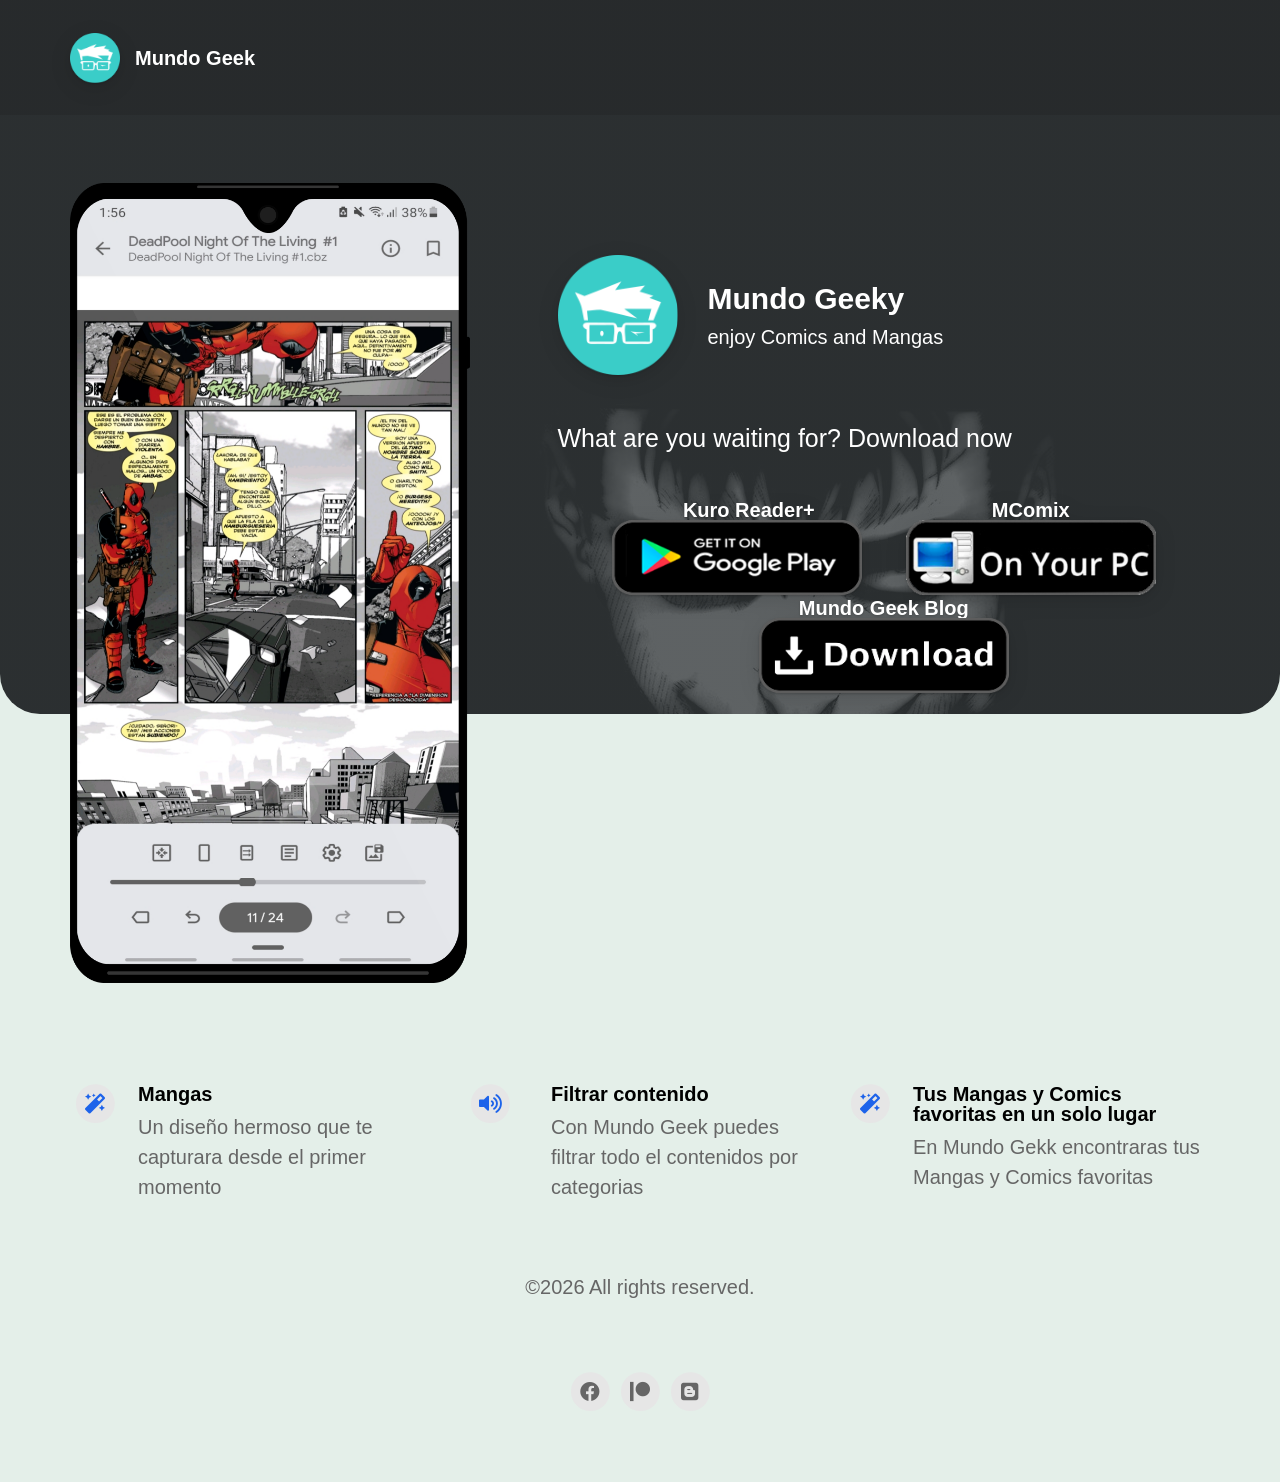
==== index.html @ 2d4140b6 "Add files via upload" ====
<!DOCTYPE html>
<html dir="ltr" lang="es">
	<head>
		<meta charset="UTF-8">
		<title>Mundo Geek</title>
		<meta name="description" content="young, wild & free" />
		<meta name="viewport" content="width=device-width, initial-scale=1" />
		<link rel="icon" href="assets/favicon.png" />

		<meta property="og:title" content="Mundo Geek" />
		<meta property="og:description" content="enjoy Comics and Mangas" />
		<meta property="og:image" content="assets/og-image.png" >

		<link rel="stylesheet" href="assets/style.css" />
		<link rel="stylesheet" href="https://use.fontawesome.com/releases/v5.6.3/css/all.css" integrity="sha384-UHRtZLI+pbxtHCWp1t77Bi1L4ZtiqrqD80Kn4Z8NTSRyMA2Fd33n5dQ8lWUE00s/" crossorigin="anonymous">
		<link rel="stylesheet" href="assets/style.css" />
	</head>
	<body style="background: #e4efe9">
		<div class="imageWrapper" style="background: linear-gradient(rgba(54,59,61,0.8), rgba(54,59,61,0.8)), url('content/image/mari.jpg');">
			<div class="headerBackground">
				<div class="container">
					<header>
						<div class="logo">
							<div class="appIconShadow">
								<svg width="0" height="0">
									<defs>
										<clipPath id="shape">
											<path id="shape" class="cls-1" d="M6181.23,233.709v-1.792c0-.5-0.02-1-0.02-1.523a24.257,24.257,0,0,0-.28-3.3,11.207,11.207,0,0,0-1.04-3.132,10.683,10.683,0,0,0-1.95-2.679,10.384,10.384,0,0,0-2.68-1.943,10.806,10.806,0,0,0-3.13-1.038,19.588,19.588,0,0,0-3.3-.285c-0.5-.017-1-0.017-1.52-0.017h-22.39c-0.51,0-1.01.017-1.53,0.017a24.041,24.041,0,0,0-3.3.285,11.009,11.009,0,0,0-3.13,1.038,10.491,10.491,0,0,0-4.62,4.622,10.893,10.893,0,0,0-1.04,3.132,19.2,19.2,0,0,0-.28,3.3c-0.02.5-.02,1-0.02,1.523v22.392c0,0.5.02,1,.02,1.524a24.257,24.257,0,0,0,.28,3.3,10.9,10.9,0,0,0,1.04,3.132,10.491,10.491,0,0,0,4.62,4.622,11.04,11.04,0,0,0,3.13,1.038,19.891,19.891,0,0,0,3.3.285c0.51,0.017,1.01.017,1.53,0.017h22.39c0.5,0,1-.017,1.52-0.017a24.221,24.221,0,0,0,3.3-.285,10.836,10.836,0,0,0,3.13-1.038,10.408,10.408,0,0,0,2.68-1.943,10.683,10.683,0,0,0,1.95-2.679,11.217,11.217,0,0,0,1.04-3.132,20.257,20.257,0,0,0,.28-3.3c0.02-.5.02-1,0.02-1.524v-20.6h0Z" transform="translate(-6131 -218)"/>
										</clipPath>
									</defs>
								</svg>
								<img class="headerIcon" src="content/image/06b1d00uh5wsjyfa2xgy.png" alt="">
								<div class="divider"></div>
							</div>
							<p class="headerName">
								<a href="index.html">Mundo Geek</a>
							</p>
						</div>
						<nav class="scroll">
							<ul>
							</ul>
						</nav>
					</header>
<div class="iphonePreview">
	<svg version="1.1" xmlns="http://www.w3.org/2000/svg" xmlns:xlink="http://www.w3.org/1999/xlink" viewBox="0 0 0 0" style="position: absolute;">
		<clipPath id="screenMask" clipPathUnits="objectBoundingBox" transform="scale(0.00257, 0.00119)">
			<path d="M6490.24,1234.36H6216.28c-2.57,0-10.55-.07-12.07-0.07a87.524,87.524,0,0,1-12-1.03,40.051,40.051,0,0,1-11.4-3.79,38.315,38.315,0,0,1-16.82-16.84,39.948,39.948,0,0,1-3.78-11.42,72.257,72.257,0,0,1-1.04-12.02c-0.06-1.83-.06-5.56-0.06-5.56V452.125h0s0.06-11.391.06-12.086a87.9,87.9,0,0,1,1.04-12.025,39.843,39.843,0,0,1,3.78-11.413,38.283,38.283,0,0,1,16.82-16.847,39.762,39.762,0,0,1,11.4-3.785,71.909,71.909,0,0,1,12-1.037c16.99-.567,36.32-0.061,34.51-0.061,5.02,0,6.5,3.439,6.63,6.962a35.611,35.611,0,0,0,1.2,8.156,21.326,21.326,0,0,0,19.18,15.592c2.28,0.192,6.78.355,6.78,0.355H6433.7s4.5-.059,6.79-0.251a21.348,21.348,0,0,0,19.18-15.591,35.582,35.582,0,0,0,1.19-8.154c0.13-3.523,1.61-6.962,6.64-6.962-1.81,0,17.52-.5,34.5.061a71.923,71.923,0,0,1,12.01,1.038,39.832,39.832,0,0,1,11.4,3.784,38.283,38.283,0,0,1,16.82,16.844,40.153,40.153,0,0,1,3.78,11.413,87.844,87.844,0,0,1,1.03,12.023c0,0.695.06,12.084,0.06,12.084h0V1183.64s0,3.72-.06,5.55a72.366,72.366,0,0,1-1.03,12.03,40.2,40.2,0,0,1-3.78,11.41,38.315,38.315,0,0,1-16.82,16.84,40.155,40.155,0,0,1-11.4,3.79,87.669,87.669,0,0,1-12.01,1.03c-1.52,0-9.5.07-12.07,0.07" transform="translate(-6159.12 -394.656)"/>
		</clipPath>
	</svg>
	<div class="videoContainer hidden">
		<!--<video class="screenvideo" autoplay="autoplay" controls="controls">
		</video>-->
	</div>
	<img class="iphoneScreen" src="" alt="">
</div>
<div class="appInfo">
	<div class="appIconShadow">
		<svg width="0" height="0">
			<defs>
				<clipPath id="shape120">
					<path id="shape" class="cls-1" d="M6821,495.533v-4.281c0-1.2-.04-2.4-0.04-3.642a57.7,57.7,0,0,0-.68-7.882,26.144,26.144,0,0,0-2.48-7.483,25.115,25.115,0,0,0-11.04-11.044,26.118,26.118,0,0,0-7.49-2.481,47.28,47.28,0,0,0-7.88-.68c-1.2-.04-2.4-0.04-3.64-0.04h-53.5c-1.2,0-2.4.04-3.64,0.04a57.813,57.813,0,0,0-7.88.68,26.323,26.323,0,0,0-7.49,2.481,25.115,25.115,0,0,0-11.04,11.044,26.144,26.144,0,0,0-2.48,7.483,47.313,47.313,0,0,0-.68,7.882c-0.04,1.2-.04,2.4-0.04,3.642v53.5c0,1.2.04,2.4,0.04,3.641a57.7,57.7,0,0,0,.68,7.883,26.137,26.137,0,0,0,2.48,7.482,25.115,25.115,0,0,0,11.04,11.044,26.261,26.261,0,0,0,7.49,2.481,47.28,47.28,0,0,0,7.88.68c1.2,0.04,2.4.04,3.64,0.04h53.5c1.2,0,2.4-.04,3.64-0.04a57.654,57.654,0,0,0,7.88-.68,26.057,26.057,0,0,0,7.49-2.481,25.115,25.115,0,0,0,11.04-11.044,26.137,26.137,0,0,0,2.48-7.482,47.316,47.316,0,0,0,.68-7.883c0.04-1.2.04-2.4,0.04-3.641V495.533h0Z" transform="translate(-6701 -458)" filter="url(#f1)"/>
				</clipPath>
			</defs>
		</svg>
		<img class="appIconLarge" src="content/image/06b1d00uh5wsjyfa2xgy.png" alt="Mundo Geek">
	</div>
	<div class="appNamePriceContainer">
		<h1 class="appName">Mundo Geeky</h1>
		<h2 class="appPrice">enjoy Comics and Mangas</h2>
	</div>

<style>
    .downloadButtonsContainer {
        display: flex;
        flex-wrap: wrap;
        justify-content: center; /* Para centrar los elementos horizontalmente */
    }

    .downloadButtonsContainer h2 {
        flex-basis: 100%; /* Ocupar todo el ancho disponible */
        text-align: center; /* Centrar el texto */
    }

    .downloadButtonsContainer a {
        margin: 0 10px; /* Margen entre los botones */
    }
</style>


<div class="appDescriptionContainer">
    <p class="appDescription">
        What are you waiting for? Download now
    </p>
</div>
<div class="downloadButtonsContainer">
    <div>
        <h2><font color="#ffffff">Kuro Reader+</font></h2>
        <a class="playStoreLink" href="https://play.google.com/store/apps/details?id=br.com.kurotoshiro.kuro_reader">
            <img class="playStore" src="content/image/smart.png" alt="Google Play">
        </a>
    </div>
    <div>
        <h2><font color="#ffffff">MComix</font></h2>
        <a class="appStoreLink" href="https://sourceforge.net/projects/mcomix/">
            <img class="appStore" src="content/image/PC.png" alt="App Store">
        </a>
    </div>
    <div>
        <h2><font color="#ffffff"> Mundo Geek Blog</font></h2>
        <a class="appStoreLink" href="https://mundoxgeek.blogspot.com/">
            <img class="appStore" src="content/image/Download.png" alt="App Store">
        </a>
    </div>
</div>

</div>
<div class="features">
	<div class="feature">
		<div>
			<span class="fa-stack fa-1x">
				<i class="iconBack fas fa-circle fa-stack-2x"></i>
				<i class="iconTop fas fa-magic fa-stack-1x"></i>
			</span>
		</div>
		<div class="featureText">
			<h3>Mangas</h3>
			<p>Un diseño hermoso que te capturara desde el primer momento</p>
		</div>
	</div>
	<div class="feature">
		<div>
			<span class="fa-stack fa-1x">
				<i class="iconBack fas fa-circle fa-stack-2x"></i>
				<i class="iconTop fas fa-volume-up fa-stack-1x"></i>
			</span>
		</div>
		<div class="featureText">
			
		</div>
		<div class="featureText">
			<h3>Filtrar contenido</h3>
			<p>Con Mundo Geek puedes filtrar todo el contenidos por categorias</p>
		</div>
	</div>
	<div class="feature">
		<div>
			<span class="fa-stack fa-1x">
				<i class="iconBack fas fa-circle fa-stack-2x"></i>
				<i class="iconTop fas fa-magic fa-stack-1x"></i>
			</span>
		</div>
		<div class="featureText">
			<h3>Tus Mangas y Comics favoritas en un solo lugar</h3>
			<p>En Mundo Gekk encontraras tus Mangas y Comics favoritas</p>
		</div>
	</div>
</div>
					<footer>
						<p class="footerText">
							<script>document.write('&copy;' + (new Date()).getFullYear());</script><noscript>&copy;2024</noscript> All rights reserved.
						</p>
						<div class="footerIcons">
							<a href="https://www.facebook.com/Drakenx22">
								<span class="fa-stack fa-1x">
									<i class="socialIconBack fas fa-circle fa-stack-2x"></i>
									<i class="socialIconTop fab fa-facebook fa-stack-1x"></i>
								</span>
							</a>
							<a href="https://patreon.com/Draken22">
								<span class="fa-stack fa-1x">
									<i class="socialIconBack fas fa-circle fa-stack-2x"></i>
									<i class="socialIconTop fab fa-patreon fa-stack-1x"></i>
								</span>
							</a>
							<a href="https://mundoxgeek.blogspot.com/">
								<span class="fa-stack fa-1x">
									<i class="socialIconBack fas fa-circle fa-stack-2x"></i>
									<i class="socialIconTop fab fa-blogger fa-stack-1x"></i>
								</span>
							</a>
						</div>
						<div class="footerLinks">
						</div>
					</footer>
				</div>
			</div>
		</div>
	</body>
</html>
---- assets/style.css ----
html{font-size:62.5%;font-family:-apple-system,BlinkMacSystemFont,"Segoe UI",Roboto,Helvetica,Arial,sans-serif,"Apple Color Emoji","Segoe UI Emoji","Segoe UI Symbol";line-height:1}body{font-size:2rem;background-color:#fff}.subPageBody{background-color:#fff}h1{font-size:3rem}h2{font-size:2rem}h3{font-size:2rem}body{-webkit-font-smoothing:antialiased;-moz-osx-font-smoothing:grayscale;background-color:#fff}a:link,a:hover,a:visited,a:active{color:#1d63ea;text-decoration:none}*,*::before,*::after{-webkit-box-sizing:border-box;-moz-box-sizing:border-box;box-sizing:border-box;margin:0;padding:0}.imageWrapper{height:714px;/*background:linear-gradient(rgba(54,59,61,0.8), rgba(54,59,61,0.8));*/background-repeat:no-repeat;background-size:cover;background-position:top;border-radius:0px 0px 40px 40px}.headerBackground{height:115px;background-color:rgba(0,0,0,0.1)}@media only screen and (max-width: 768px){.headerBackground{height:80px}}.subPageHeaderBackground{background-color:#fff}.container{display:grid;margin:auto;max-width:1170px;padding-left:15px;padding-right:15px;grid-template-columns:repeat(12, 1fr);grid-template-rows:115px 876px auto auto;grid-column-gap:30px;grid-template-areas:"h h h h h h h h h h h h" "p p p p p i i i i i i i" "c c c c c c c c c c c c" "f f f f f f f f f f f f"}.subPageContainer{grid-template-rows:115px auto auto auto;background-color:#fff}@media only screen and (max-width: 768px){.container{grid-template-rows:80px 811px auto auto}}@media only screen and (max-width: 992px){.container{grid-column-gap:0px;grid-template-columns:1;grid-template-rows:115px auto auto auto auto;grid-template-areas:"h h h h h h h h h h h h" "i i i i i i i i i i i i" "p p p p p p p p p p p p" "c c c c c c c c c c c c" "f f f f f f f f f f f f"}}.page{margin-top:30px;margin-bottom:70px;grid-column:3/11}@media only screen and (max-width: 768px){.page{margin-top:30px;margin-bottom:70px;grid-column:1/-1}}header{grid-area:h;display:flex;margin-right:-15px}.logo{display:flex;justify-content:flex-start;align-items:center;height:115px;margin-right:30px}.logo>p{color:#fff;white-space:nowrap;display:flex;font-weight:bold;margin-left:15px}@media only screen and (max-width: 768px){.logo{height:80px;margin-right:0px}.logo>p{display:none}}.headerIcon{width:50px;height:50px;-webkit-clip-path:url(#shape);clip-path:url(#shape)}@media only screen and (max-width: 768px){.divider{position:relative;min-width:1px;max-width:1px;background-color:rgba(127,127,127,0.2);display:inline-block;margin-left:15px}}.scroll{display:flex;width:100%;align-items:center;justify-content:flex-end;height:115px;white-space:nowrap;overflow-x:auto;overflow-y:hidden;-webkit-overflow-scrolling:touch;-ms-overflow-style:-ms-autohiding-scrollbar}@media only screen and (max-width: 768px){.scroll{height:80px;padding-top:100px;padding-bottom:100px;margin-top:-60px;justify-content:flex-start}}.scroll::-webkit-scrollbar{display:none}nav>ul{color:#fff;display:flex;list-style-type:none}nav>ul li{padding-left:30px}@media only screen and (max-width: 768px){nav>ul li{padding-left:20px}}nav>ul li:first-child{padding-left:0px;padding-left:15px}nav>ul li:last-child{padding-right:15px}nav>ul li a:link,nav>ul li a:visited{text-decoration:none;color:rgba(255,255,255,0.6)}nav>ul li a:hover,nav>ul li a:active{text-decoration:none;color:#fff}.subPageHeaderBackground .logo>p{color:#000}.subPageHeaderBackground nav>ul li a:link,.subPageHeaderBackground nav>ul li a:visited{color:rgba(0,0,0,0.6)}.subPageHeaderBackground nav>ul li a:hover,.subPageHeaderBackground nav>ul li a:active{color:#000}.appInfo{grid-area:i;display:flex;flex-wrap:wrap;padding-top:140px;align-content:flex-start}@media only screen and (max-width: 992px){.appInfo{padding-top:50px;justify-content:center}}.appIconShadow{display:flex;filter:drop-shadow(0px 5px 10px rgba(0,0,0,0.1)) drop-shadow(0px 1px 1px rgba(0,0,0,0.2))}.appIconLarge{width:120px;height:120px;-webkit-clip-path:url(#shape120);clip-path:url(#shape120)}.appNamePriceContainer{display:flex;flex:0 1 auto;flex-direction:column;align-items:start;justify-content:center;margin-left:30px}.appName{color:#fff}.appPrice{color:#fff;font-weight:normal;margin-top:13px}@media only screen and (max-width: 768px){.appNamePriceContainer{width:100%;margin-left:0px;align-items:center;justify-content:center}.appName{margin-top:30px;text-align:center}.appPrice{margin-top:13px;text-align:center}}.appDescriptionContainer{font-size:2.5rem;font-weight:normal;width:100%;align-items:flex-start;margin-top:45px;flex:0 1 auto;line-height:1.5}.appDescription{color:#fff}@media only screen and (max-width: 992px){.appDescription{text-align:center}}.downloadButtonsContainer{display:inline-block;margin-top:42px;filter:drop-shadow(0px 5px 10px rgba(0,0,0,0.1)) drop-shadow(0px 1px 1px rgba(0,0,0,0.2))}@media only screen and (max-width: 992px){.downloadButtonsContainer{text-align:center}}.playStore{height:75px;margin-right:24px}@media only screen and (max-width: 992px){.playStore{margin-right:24px;margin-bottom:0px}}@media only screen and (max-width: 528px){.playStore{margin-right:0px;margin-bottom:24px}}.appStore{height:75px}.iphonePreview{grid-area:p;background-image:url("black.png");background-size:400px auto;background-repeat:no-repeat;margin-top:68px}.iphoneScreen{width:349px;-webkit-clip-path:url(#screenMask);clip-path:url(#screenMask);margin-left:26px;margin-top:23px}.videoContainer{width:349px;height:755px;-webkit-clip-path:url(#screenMask);clip-path:url(#screenMask);margin-left:26px;margin-top:23px}.videoContainer>video{width:349px;height:755px}@media only screen and (max-width: 1070px){.iphonePreview{background-size:370px auto}.iphoneScreen{width:322px;margin-left:24px;margin-top:22px}.videoContainer{width:322px;height:698px;margin-left:24px;margin-top:22px}.videoContainer>video{width:322px;height:698px}}@media only screen and (max-width: 992px){.iphonePreview{display:flex;background-size:260px auto;background-position:center 0;margin-top:47px;justify-content:center;padding-bottom:75px}.iphoneScreen{width:226px;height:488px;-webkit-clip-path:url(#screenMask);clip-path:url(#screenMask);margin:0px;margin-top:17px}.videoContainer{width:226px;height:488px;margin-left:0px;margin-top:17px}.videoContainer>video{width:226px;height:488px}}.features{grid-area:c;display:flex;flex:0 1 auto;align-content:flex-start;justify-content:flex-start;flex-grow:1;flex-wrap:wrap;margin-top:93px}.feature{display:flex;padding-top:63px;padding-left:15px;padding-right:15px;width:calc(100%/3)}.feature:nth-child(-n+3){padding-top:0px}.feature:nth-child(3n){padding-right:0px}.feature:nth-child(3n+1){padding-left:0px}.iconBack{color:#e6e6e6}.iconTop{color:#1d63ea}.socialIconBack{color:#e6e6e6}.socialIconTop{color:#666}.featureText{margin-left:18px}.featureText>h3{color:#000}.featureText>p{color:#666;margin-top:8px;line-height:1.5}@media only screen and (max-width: 992px){.features{flex-grow:1;flex-direction:row;flex-wrap:wrap;margin-top:11px}.feature{display:flex;padding-top:41px;padding-left:15px;padding-right:15px;width:100%}.feature:nth-child(-n+3){padding-top:41px}.feature:nth-child(1){padding-top:0px}.feature:nth-child(3n){padding-right:15px}.feature:nth-child(3n+1){padding-left:15px}}@media only screen and (max-width: 375px){.features{flex-grow:1;flex-direction:row;flex-wrap:wrap;margin-top:11px}.feature{display:flex;padding-top:41px;padding-left:0px;padding-right:0px;width:100%}.feature:nth-child(-n+3){padding-top:41px}.feature:nth-child(1){padding-top:0px}.feature:nth-child(3n){padding-right:0px}.feature:nth-child(3n+1){padding-left:0px}}footer{grid-area:f;display:flex;flex-wrap:wrap;justify-content:center}.footerText{color:#666;display:block;line-height:1.5;width:100%;text-align:center;padding-top:70px;padding-bottom:70px}.footerIcons{padding-bottom:70px;display:flex;flex:0 0 100%;justify-content:center}.footerLinks{display:flex;text-align:center;padding-bottom:70px}.footerLinks a{margin-right:30px}.footerLinks a:last-child{margin-right:0px}@media only screen and (max-width: 768px){.footerLinks{flex-direction:column}.footerLinks a{justify-content:stretch;margin-right:0px;margin-top:20px}.footerLinks a:first-child{margin-top:0px}}@media only screen and (max-width: 992px){.footerText{color:#666;display:block;line-height:1.5;width:100%;text-align:center;padding-top:54px;padding-bottom:61px}.footerIcons{padding-bottom:70px;display:flex}}.hidden{display:none}@font-face{font-family:octicons-link;src:url([data-uri]) format("woff")}.markdown-body .octicon{display:inline-block;fill:currentColor;vertical-align:text-bottom}.markdown-body .anchor{float:left;line-height:1;margin-left:-20px;padding-right:4px}.markdown-body .anchor:focus{outline:none}.markdown-body h1 .octicon-link,.markdown-body h2 .octicon-link,.markdown-body h3 .octicon-link,.markdown-body h4 .octicon-link,.markdown-body h5 .octicon-link,.markdown-body h6 .octicon-link{color:#000;vertical-align:middle;visibility:hidden}.markdown-body h1,.markdown-body h2,.markdown-body h3,.markdown-body h4,.markdown-body h5,.markdown-body h6{color:#000}.markdown-body h1:hover .anchor,.markdown-body h2:hover .anchor,.markdown-body h3:hover .anchor,.markdown-body h4:hover .anchor,.markdown-body h5:hover .anchor,.markdown-body h6:hover .anchor{text-decoration:none}.markdown-body h1:hover .anchor .octicon-link,.markdown-body h2:hover .anchor .octicon-link,.markdown-body h3:hover .anchor .octicon-link,.markdown-body h4:hover .anchor .octicon-link,.markdown-body h5:hover .anchor .octicon-link,.markdown-body h6:hover .anchor .octicon-link{visibility:visible}.markdown-body{-ms-text-size-adjust:100%;-webkit-text-size-adjust:100%;color:rgba(0,0,0,0.8);line-height:1.5;font-family:-apple-system,BlinkMacSystemFont,"Segoe UI",Roboto,Helvetica,Arial,sans-serif,"Apple Color Emoji","Segoe UI Emoji","Segoe UI Symbol";font-size:16px;line-height:1.5;word-wrap:break-word}.markdown-body .pl-c{color:#6a737d}.markdown-body .pl-c1,.markdown-body .pl-s .pl-v{color:#005cc5}.markdown-body .pl-e,.markdown-body .pl-en{color:#6f42c1}.markdown-body .pl-s .pl-s1,.markdown-body .pl-smi{color:#24292e}.markdown-body .pl-ent{color:#22863a}.markdown-body .pl-k{color:#d73a49}.markdown-body .pl-pds,.markdown-body .pl-s,.markdown-body .pl-s .pl-pse .pl-s1,.markdown-body .pl-sr,.markdown-body .pl-sr .pl-cce,.markdown-body .pl-sr .pl-sra,.markdown-body .pl-sr .pl-sre{color:#032f62}.markdown-body .pl-smw,.markdown-body .pl-v{color:#e36209}.markdown-body .pl-bu{color:#b31d28}.markdown-body .pl-ii{background-color:#b31d28;color:#fafbfc}.markdown-body .pl-c2{background-color:#d73a49;color:#fafbfc}.markdown-body .pl-c2:before{content:"^M"}.markdown-body .pl-sr .pl-cce{color:#22863a;font-weight:700}.markdown-body .pl-ml{color:#735c0f}.markdown-body .pl-mh,.markdown-body .pl-mh .pl-en,.markdown-body .pl-ms{color:#005cc5;font-weight:700}.markdown-body .pl-mi{color:#24292e;font-style:italic}.markdown-body .pl-mb{color:#24292e;font-weight:700}.markdown-body .pl-md{background-color:#ffeef0;color:#b31d28}.markdown-body .pl-mi1{background-color:#f0fff4;color:#22863a}.markdown-body .pl-mc{background-color:#ffebda;color:#e36209}.markdown-body .pl-mi2{background-color:#005cc5;color:#f6f8fa}.markdown-body .pl-mdr{color:#6f42c1;font-weight:700}.markdown-body .pl-ba{color:#586069}.markdown-body .pl-sg{color:#959da5}.markdown-body .pl-corl{color:#032f62;text-decoration:underline}.markdown-body details{display:block}.markdown-body summary{display:list-item}.markdown-body a{background-color:transparent}.markdown-body a:active,.markdown-body a:hover{outline-width:0}.markdown-body strong{font-weight:inherit;font-weight:bolder}.markdown-body h1{font-size:2em;margin:.67em 0}.markdown-body img{border-style:none}.markdown-body code,.markdown-body kbd,.markdown-body pre{font-family:monospace,monospace;font-size:1em}.markdown-body hr{box-sizing:content-box;height:0;overflow:visible}.markdown-body input{font:inherit;margin:0}.markdown-body input{overflow:visible}.markdown-body [type=checkbox]{box-sizing:border-box;padding:0}.markdown-body *{box-sizing:border-box}.markdown-body input{font-family:inherit;font-size:inherit;line-height:inherit}.markdown-body a{color:#1d63ea;text-decoration:none}.markdown-body a:hover{text-decoration:underline}.markdown-body strong{font-weight:600}.markdown-body hr{background:transparent;border:0;border-bottom:1px solid #dfe2e5;height:0;margin:15px 0;overflow:hidden}.markdown-body hr:before{content:"";display:table}.markdown-body hr:after{clear:both;content:"";display:table}.markdown-body table{border-collapse:collapse;border-spacing:0}.markdown-body td,.markdown-body th{padding:0}.markdown-body details summary{cursor:pointer}.markdown-body h1,.markdown-body h2,.markdown-body h3,.markdown-body h4,.markdown-body h5,.markdown-body h6{margin-bottom:0;margin-top:0}.markdown-body h1{font-size:32px}.markdown-body h1,.markdown-body h2{font-weight:600}.markdown-body h2{font-size:24px}.markdown-body h3{font-size:20px}.markdown-body h3,.markdown-body h4{font-weight:600}.markdown-body h4{font-size:16px}.markdown-body h5{font-size:14px}.markdown-body h5,.markdown-body h6{font-weight:600}.markdown-body h6{font-size:12px}.markdown-body p{margin-bottom:10px;margin-top:0}.markdown-body blockquote{margin:0}.markdown-body ol,.markdown-body ul{margin-bottom:0;margin-top:0;padding-left:0}.markdown-body ol ol,.markdown-body ul ol{list-style-type:lower-roman}.markdown-body ol ol ol,.markdown-body ol ul ol,.markdown-body ul ol ol,.markdown-body ul ul ol{list-style-type:lower-alpha}.markdown-body dd{margin-left:0}.markdown-body code,.markdown-body pre{font-family:SFMono-Regular,Consolas,Liberation Mono,Menlo,Courier,monospace;font-size:12px}.markdown-body pre{margin-bottom:0;margin-top:0}.markdown-body input::-webkit-inner-spin-button,.markdown-body input::-webkit-outer-spin-button{-webkit-appearance:none;appearance:none;margin:0}.markdown-body .border{border:1px solid #e1e4e8 !important}.markdown-body .border-0{border:0 !important}.markdown-body .border-bottom{border-bottom:1px solid #e1e4e8 !important}.markdown-body .rounded-1{border-radius:3px !important}.markdown-body .bg-white{background-color:#fff !important}.markdown-body .bg-gray-light{background-color:#fafbfc !important}.markdown-body .text-gray-light{color:#6a737d !important}.markdown-body .mb-0{margin-bottom:0 !important}.markdown-body .my-2{margin-bottom:8px !important;margin-top:8px !important}.markdown-body .pl-0{padding-left:0 !important}.markdown-body .py-0{padding-bottom:0 !important;padding-top:0 !important}.markdown-body .pl-1{padding-left:4px !important}.markdown-body .pl-2{padding-left:8px !important}.markdown-body .py-2{padding-bottom:8px !important;padding-top:8px !important}.markdown-body .pl-3,.markdown-body .px-3{padding-left:16px !important}.markdown-body .px-3{padding-right:16px !important}.markdown-body .pl-4{padding-left:24px !important}.markdown-body .pl-5{padding-left:32px !important}.markdown-body .pl-6{padding-left:40px !important}.markdown-body .f6{font-size:12px !important}.markdown-body .lh-condensed{line-height:1.25 !important}.markdown-body .text-bold{font-weight:600 !important}.markdown-body:before{content:"";display:table}.markdown-body:after{clear:both;content:"";display:table}.markdown-body>:first-child{margin-top:0 !important}.markdown-body>:last-child{margin-bottom:0 !important}.markdown-body a:not([href]){color:inherit;text-decoration:none}.markdown-body blockquote,.markdown-body dl,.markdown-body ol,.markdown-body p,.markdown-body pre,.markdown-body table,.markdown-body ul{margin-bottom:16px;margin-top:0}.markdown-body hr{background-color:#e1e4e8;border:0;height:.25em;margin:24px 0;padding:0}.markdown-body blockquote{border-left:.25em solid #dfe2e5;color:#6a737d;padding:0 1em}.markdown-body blockquote>:first-child{margin-top:0}.markdown-body blockquote>:last-child{margin-bottom:0}.markdown-body kbd{background-color:#fafbfc;border:1px solid #c6cbd1;border-bottom-color:#959da5;border-radius:3px;box-shadow:inset 0 -1px 0 #959da5;color:#444d56;display:inline-block;font-size:11px;line-height:10px;padding:3px 5px;vertical-align:middle}.markdown-body h1,.markdown-body h2,.markdown-body h3,.markdown-body h4,.markdown-body h5,.markdown-body h6{font-weight:600;line-height:1.25;margin-bottom:16px;margin-top:24px}.markdown-body h1{font-size:2em}.markdown-body h1,.markdown-body h2{border-bottom:1px solid #eaecef;padding-bottom:.3em}.markdown-body h2{font-size:1.5em}.markdown-body h3{font-size:1.25em}.markdown-body h4{font-size:1em}.markdown-body h5{font-size:.875em}.markdown-body h6{color:#6a737d;font-size:.85em}.markdown-body ol,.markdown-body ul{padding-left:2em}.markdown-body ol ol,.markdown-body ol ul,.markdown-body ul ol,.markdown-body ul ul{margin-bottom:0;margin-top:0}.markdown-body li{word-wrap:break-all}.markdown-body li>p{margin-top:16px}.markdown-body li+li{margin-top:.25em}.markdown-body dl{padding:0}.markdown-body dl dt{font-size:1em;font-style:italic;font-weight:600;margin-top:16px;padding:0}.markdown-body dl dd{margin-bottom:16px;padding:0 16px}.markdown-body table{display:block;overflow:auto;width:100%}.markdown-body table th{font-weight:600}.markdown-body table td,.markdown-body table th{border:1px solid #dfe2e5;padding:6px 13px}.markdown-body table tr{background-color:#fff;border-top:1px solid #c6cbd1}.markdown-body table tr:nth-child(2n){background-color:#f6f8fa}.markdown-body img{background-color:#fff;box-sizing:content-box;max-width:100%}.markdown-body img[align=right]{padding-left:20px}.markdown-body img[align=left]{padding-right:20px}.markdown-body code{background-color:rgba(27,31,35,0.05);border-radius:3px;font-size:85%;margin:0;padding:.2em .4em}.markdown-body pre{word-wrap:normal}.markdown-body pre>code{background:transparent;border:0;font-size:100%;margin:0;padding:0;white-space:pre;word-break:normal}.markdown-body .highlight{margin-bottom:16px}.markdown-body .highlight pre{margin-bottom:0;word-break:normal}.markdown-body .highlight pre,.markdown-body pre{background-color:#f6f8fa;border-radius:3px;font-size:85%;line-height:1.45;overflow:auto;padding:16px}.markdown-body pre code{background-color:transparent;border:0;display:inline;line-height:inherit;margin:0;max-width:auto;overflow:visible;padding:0;word-wrap:normal}.markdown-body .commit-tease-sha{color:#444d56;display:inline-block;font-family:SFMono-Regular,Consolas,Liberation Mono,Menlo,Courier,monospace;font-size:90%}.markdown-body .blob-wrapper{border-bottom-left-radius:3px;border-bottom-right-radius:3px;overflow-x:auto;overflow-y:hidden}.markdown-body .blob-wrapper-embedded{max-height:240px;overflow-y:auto}.markdown-body .blob-num{-moz-user-select:none;-ms-user-select:none;-webkit-user-select:none;color:rgba(27,31,35,0.3);cursor:pointer;font-family:SFMono-Regular,Consolas,Liberation Mono,Menlo,Courier,monospace;font-size:12px;line-height:20px;min-width:50px;padding-left:10px;padding-right:10px;text-align:right;user-select:none;vertical-align:top;white-space:nowrap;width:1%}.markdown-body .blob-num:hover{color:rgba(27,31,35,0.6)}.markdown-body .blob-num:before{content:attr(data-line-number)}.markdown-body .blob-code{line-height:20px;padding-left:10px;padding-right:10px;position:relative;vertical-align:top}.markdown-body .blob-code-inner{color:#24292e;font-family:SFMono-Regular,Consolas,Liberation Mono,Menlo,Courier,monospace;font-size:12px;overflow:visible;white-space:pre;word-wrap:normal}.markdown-body .pl-token.active,.markdown-body .pl-token:hover{background:#ffea7f;cursor:pointer}.markdown-body kbd{background-color:#fafbfc;border:1px solid #d1d5da;border-bottom-color:#c6cbd1;border-radius:3px;box-shadow:inset 0 -1px 0 #c6cbd1;color:#444d56;display:inline-block;font:11px SFMono-Regular,Consolas,Liberation Mono,Menlo,Courier,monospace;line-height:10px;padding:3px 5px;vertical-align:middle}.markdown-body :checked+.radio-label{border-color:#0366d6;position:relative;z-index:1}.markdown-body .tab-size[data-tab-size="1"]{-moz-tab-size:1;tab-size:1}.markdown-body .tab-size[data-tab-size="2"]{-moz-tab-size:2;tab-size:2}.markdown-body .tab-size[data-tab-size="3"]{-moz-tab-size:3;tab-size:3}.markdown-body .tab-size[data-tab-size="4"]{-moz-tab-size:4;tab-size:4}.markdown-body .tab-size[data-tab-size="5"]{-moz-tab-size:5;tab-size:5}.markdown-body .tab-size[data-tab-size="6"]{-moz-tab-size:6;tab-size:6}.markdown-body .tab-size[data-tab-size="7"]{-moz-tab-size:7;tab-size:7}.markdown-body .tab-size[data-tab-size="8"]{-moz-tab-size:8;tab-size:8}.markdown-body .tab-size[data-tab-size="9"]{-moz-tab-size:9;tab-size:9}.markdown-body .tab-size[data-tab-size="10"]{-moz-tab-size:10;tab-size:10}.markdown-body .tab-size[data-tab-size="11"]{-moz-tab-size:11;tab-size:11}.markdown-body .tab-size[data-tab-size="12"]{-moz-tab-size:12;tab-size:12}.markdown-body .task-list-item{list-style-type:none}.markdown-body .task-list-item+.task-list-item{margin-top:3px}.markdown-body .task-list-item input{margin:0 .2em .25em -1.6em;vertical-align:middle}.markdown-body hr{border-bottom-color:#eee}.markdown-body .pl-0{padding-left:0 !important}.markdown-body .pl-1{padding-left:4px !important}.markdown-body .pl-2{padding-left:8px !important}.markdown-body .pl-3{padding-left:16px !important}.markdown-body .pl-4{padding-left:24px !important}.markdown-body .pl-5{padding-left:32px !important}.markdown-body .pl-6{padding-left:40px !important}.markdown-body .pl-7{padding-left:48px !important}.markdown-body .pl-8{padding-left:64px !important}.markdown-body .pl-9{padding-left:80px !important}.markdown-body .pl-10{padding-left:96px !important}.markdown-body .pl-11{padding-left:112px !important}.markdown-body .pl-12{padding-left:128px !important}.imageWrapper .headerName a {color:#FFF}
---- assets/style.css ----
html{font-size:62.5%;font-family:-apple-system,BlinkMacSystemFont,"Segoe UI",Roboto,Helvetica,Arial,sans-serif,"Apple Color Emoji","Segoe UI Emoji","Segoe UI Symbol";line-height:1}body{font-size:2rem;background-color:#fff}.subPageBody{background-color:#fff}h1{font-size:3rem}h2{font-size:2rem}h3{font-size:2rem}body{-webkit-font-smoothing:antialiased;-moz-osx-font-smoothing:grayscale;background-color:#fff}a:link,a:hover,a:visited,a:active{color:#1d63ea;text-decoration:none}*,*::before,*::after{-webkit-box-sizing:border-box;-moz-box-sizing:border-box;box-sizing:border-box;margin:0;padding:0}.imageWrapper{height:714px;/*background:linear-gradient(rgba(54,59,61,0.8), rgba(54,59,61,0.8));*/background-repeat:no-repeat;background-size:cover;background-position:top;border-radius:0px 0px 40px 40px}.headerBackground{height:115px;background-color:rgba(0,0,0,0.1)}@media only screen and (max-width: 768px){.headerBackground{height:80px}}.subPageHeaderBackground{background-color:#fff}.container{display:grid;margin:auto;max-width:1170px;padding-left:15px;padding-right:15px;grid-template-columns:repeat(12, 1fr);grid-template-rows:115px 876px auto auto;grid-column-gap:30px;grid-template-areas:"h h h h h h h h h h h h" "p p p p p i i i i i i i" "c c c c c c c c c c c c" "f f f f f f f f f f f f"}.subPageContainer{grid-template-rows:115px auto auto auto;background-color:#fff}@media only screen and (max-width: 768px){.container{grid-template-rows:80px 811px auto auto}}@media only screen and (max-width: 992px){.container{grid-column-gap:0px;grid-template-columns:1;grid-template-rows:115px auto auto auto auto;grid-template-areas:"h h h h h h h h h h h h" "i i i i i i i i i i i i" "p p p p p p p p p p p p" "c c c c c c c c c c c c" "f f f f f f f f f f f f"}}.page{margin-top:30px;margin-bottom:70px;grid-column:3/11}@media only screen and (max-width: 768px){.page{margin-top:30px;margin-bottom:70px;grid-column:1/-1}}header{grid-area:h;display:flex;margin-right:-15px}.logo{display:flex;justify-content:flex-start;align-items:center;height:115px;margin-right:30px}.logo>p{color:#fff;white-space:nowrap;display:flex;font-weight:bold;margin-left:15px}@media only screen and (max-width: 768px){.logo{height:80px;margin-right:0px}.logo>p{display:none}}.headerIcon{width:50px;height:50px;-webkit-clip-path:url(#shape);clip-path:url(#shape)}@media only screen and (max-width: 768px){.divider{position:relative;min-width:1px;max-width:1px;background-color:rgba(127,127,127,0.2);display:inline-block;margin-left:15px}}.scroll{display:flex;width:100%;align-items:center;justify-content:flex-end;height:115px;white-space:nowrap;overflow-x:auto;overflow-y:hidden;-webkit-overflow-scrolling:touch;-ms-overflow-style:-ms-autohiding-scrollbar}@media only screen and (max-width: 768px){.scroll{height:80px;padding-top:100px;padding-bottom:100px;margin-top:-60px;justify-content:flex-start}}.scroll::-webkit-scrollbar{display:none}nav>ul{color:#fff;display:flex;list-style-type:none}nav>ul li{padding-left:30px}@media only screen and (max-width: 768px){nav>ul li{padding-left:20px}}nav>ul li:first-child{padding-left:0px;padding-left:15px}nav>ul li:last-child{padding-right:15px}nav>ul li a:link,nav>ul li a:visited{text-decoration:none;color:rgba(255,255,255,0.6)}nav>ul li a:hover,nav>ul li a:active{text-decoration:none;color:#fff}.subPageHeaderBackground .logo>p{color:#000}.subPageHeaderBackground nav>ul li a:link,.subPageHeaderBackground nav>ul li a:visited{color:rgba(0,0,0,0.6)}.subPageHeaderBackground nav>ul li a:hover,.subPageHeaderBackground nav>ul li a:active{color:#000}.appInfo{grid-area:i;display:flex;flex-wrap:wrap;padding-top:140px;align-content:flex-start}@media only screen and (max-width: 992px){.appInfo{padding-top:50px;justify-content:center}}.appIconShadow{display:flex;filter:drop-shadow(0px 5px 10px rgba(0,0,0,0.1)) drop-shadow(0px 1px 1px rgba(0,0,0,0.2))}.appIconLarge{width:120px;height:120px;-webkit-clip-path:url(#shape120);clip-path:url(#shape120)}.appNamePriceContainer{display:flex;flex:0 1 auto;flex-direction:column;align-items:start;justify-content:center;margin-left:30px}.appName{color:#fff}.appPrice{color:#fff;font-weight:normal;margin-top:13px}@media only screen and (max-width: 768px){.appNamePriceContainer{width:100%;margin-left:0px;align-items:center;justify-content:center}.appName{margin-top:30px;text-align:center}.appPrice{margin-top:13px;text-align:center}}.appDescriptionContainer{font-size:2.5rem;font-weight:normal;width:100%;align-items:flex-start;margin-top:45px;flex:0 1 auto;line-height:1.5}.appDescription{color:#fff}@media only screen and (max-width: 992px){.appDescription{text-align:center}}.downloadButtonsContainer{display:inline-block;margin-top:42px;filter:drop-shadow(0px 5px 10px rgba(0,0,0,0.1)) drop-shadow(0px 1px 1px rgba(0,0,0,0.2))}@media only screen and (max-width: 992px){.downloadButtonsContainer{text-align:center}}.playStore{height:75px;margin-right:24px}@media only screen and (max-width: 992px){.playStore{margin-right:24px;margin-bottom:0px}}@media only screen and (max-width: 528px){.playStore{margin-right:0px;margin-bottom:24px}}.appStore{height:75px}.iphonePreview{grid-area:p;background-image:url("black.png");background-size:400px auto;background-repeat:no-repeat;margin-top:68px}.iphoneScreen{width:349px;-webkit-clip-path:url(#screenMask);clip-path:url(#screenMask);margin-left:26px;margin-top:23px}.videoContainer{width:349px;height:755px;-webkit-clip-path:url(#screenMask);clip-path:url(#screenMask);margin-left:26px;margin-top:23px}.videoContainer>video{width:349px;height:755px}@media only screen and (max-width: 1070px){.iphonePreview{background-size:370px auto}.iphoneScreen{width:322px;margin-left:24px;margin-top:22px}.videoContainer{width:322px;height:698px;margin-left:24px;margin-top:22px}.videoContainer>video{width:322px;height:698px}}@media only screen and (max-width: 992px){.iphonePreview{display:flex;background-size:260px auto;background-position:center 0;margin-top:47px;justify-content:center;padding-bottom:75px}.iphoneScreen{width:226px;height:488px;-webkit-clip-path:url(#screenMask);clip-path:url(#screenMask);margin:0px;margin-top:17px}.videoContainer{width:226px;height:488px;margin-left:0px;margin-top:17px}.videoContainer>video{width:226px;height:488px}}.features{grid-area:c;display:flex;flex:0 1 auto;align-content:flex-start;justify-content:flex-start;flex-grow:1;flex-wrap:wrap;margin-top:93px}.feature{display:flex;padding-top:63px;padding-left:15px;padding-right:15px;width:calc(100%/3)}.feature:nth-child(-n+3){padding-top:0px}.feature:nth-child(3n){padding-right:0px}.feature:nth-child(3n+1){padding-left:0px}.iconBack{color:#e6e6e6}.iconTop{color:#1d63ea}.socialIconBack{color:#e6e6e6}.socialIconTop{color:#666}.featureText{margin-left:18px}.featureText>h3{color:#000}.featureText>p{color:#666;margin-top:8px;line-height:1.5}@media only screen and (max-width: 992px){.features{flex-grow:1;flex-direction:row;flex-wrap:wrap;margin-top:11px}.feature{display:flex;padding-top:41px;padding-left:15px;padding-right:15px;width:100%}.feature:nth-child(-n+3){padding-top:41px}.feature:nth-child(1){padding-top:0px}.feature:nth-child(3n){padding-right:15px}.feature:nth-child(3n+1){padding-left:15px}}@media only screen and (max-width: 375px){.features{flex-grow:1;flex-direction:row;flex-wrap:wrap;margin-top:11px}.feature{display:flex;padding-top:41px;padding-left:0px;padding-right:0px;width:100%}.feature:nth-child(-n+3){padding-top:41px}.feature:nth-child(1){padding-top:0px}.feature:nth-child(3n){padding-right:0px}.feature:nth-child(3n+1){padding-left:0px}}footer{grid-area:f;display:flex;flex-wrap:wrap;justify-content:center}.footerText{color:#666;display:block;line-height:1.5;width:100%;text-align:center;padding-top:70px;padding-bottom:70px}.footerIcons{padding-bottom:70px;display:flex;flex:0 0 100%;justify-content:center}.footerLinks{display:flex;text-align:center;padding-bottom:70px}.footerLinks a{margin-right:30px}.footerLinks a:last-child{margin-right:0px}@media only screen and (max-width: 768px){.footerLinks{flex-direction:column}.footerLinks a{justify-content:stretch;margin-right:0px;margin-top:20px}.footerLinks a:first-child{margin-top:0px}}@media only screen and (max-width: 992px){.footerText{color:#666;display:block;line-height:1.5;width:100%;text-align:center;padding-top:54px;padding-bottom:61px}.footerIcons{padding-bottom:70px;display:flex}}.hidden{display:none}@font-face{font-family:octicons-link;src:url([data-uri]) format("woff")}.markdown-body .octicon{display:inline-block;fill:currentColor;vertical-align:text-bottom}.markdown-body .anchor{float:left;line-height:1;margin-left:-20px;padding-right:4px}.markdown-body .anchor:focus{outline:none}.markdown-body h1 .octicon-link,.markdown-body h2 .octicon-link,.markdown-body h3 .octicon-link,.markdown-body h4 .octicon-link,.markdown-body h5 .octicon-link,.markdown-body h6 .octicon-link{color:#000;vertical-align:middle;visibility:hidden}.markdown-body h1,.markdown-body h2,.markdown-body h3,.markdown-body h4,.markdown-body h5,.markdown-body h6{color:#000}.markdown-body h1:hover .anchor,.markdown-body h2:hover .anchor,.markdown-body h3:hover .anchor,.markdown-body h4:hover .anchor,.markdown-body h5:hover .anchor,.markdown-body h6:hover .anchor{text-decoration:none}.markdown-body h1:hover .anchor .octicon-link,.markdown-body h2:hover .anchor .octicon-link,.markdown-body h3:hover .anchor .octicon-link,.markdown-body h4:hover .anchor .octicon-link,.markdown-body h5:hover .anchor .octicon-link,.markdown-body h6:hover .anchor .octicon-link{visibility:visible}.markdown-body{-ms-text-size-adjust:100%;-webkit-text-size-adjust:100%;color:rgba(0,0,0,0.8);line-height:1.5;font-family:-apple-system,BlinkMacSystemFont,"Segoe UI",Roboto,Helvetica,Arial,sans-serif,"Apple Color Emoji","Segoe UI Emoji","Segoe UI Symbol";font-size:16px;line-height:1.5;word-wrap:break-word}.markdown-body .pl-c{color:#6a737d}.markdown-body .pl-c1,.markdown-body .pl-s .pl-v{color:#005cc5}.markdown-body .pl-e,.markdown-body .pl-en{color:#6f42c1}.markdown-body .pl-s .pl-s1,.markdown-body .pl-smi{color:#24292e}.markdown-body .pl-ent{color:#22863a}.markdown-body .pl-k{color:#d73a49}.markdown-body .pl-pds,.markdown-body .pl-s,.markdown-body .pl-s .pl-pse .pl-s1,.markdown-body .pl-sr,.markdown-body .pl-sr .pl-cce,.markdown-body .pl-sr .pl-sra,.markdown-body .pl-sr .pl-sre{color:#032f62}.markdown-body .pl-smw,.markdown-body .pl-v{color:#e36209}.markdown-body .pl-bu{color:#b31d28}.markdown-body .pl-ii{background-color:#b31d28;color:#fafbfc}.markdown-body .pl-c2{background-color:#d73a49;color:#fafbfc}.markdown-body .pl-c2:before{content:"^M"}.markdown-body .pl-sr .pl-cce{color:#22863a;font-weight:700}.markdown-body .pl-ml{color:#735c0f}.markdown-body .pl-mh,.markdown-body .pl-mh .pl-en,.markdown-body .pl-ms{color:#005cc5;font-weight:700}.markdown-body .pl-mi{color:#24292e;font-style:italic}.markdown-body .pl-mb{color:#24292e;font-weight:700}.markdown-body .pl-md{background-color:#ffeef0;color:#b31d28}.markdown-body .pl-mi1{background-color:#f0fff4;color:#22863a}.markdown-body .pl-mc{background-color:#ffebda;color:#e36209}.markdown-body .pl-mi2{background-color:#005cc5;color:#f6f8fa}.markdown-body .pl-mdr{color:#6f42c1;font-weight:700}.markdown-body .pl-ba{color:#586069}.markdown-body .pl-sg{color:#959da5}.markdown-body .pl-corl{color:#032f62;text-decoration:underline}.markdown-body details{display:block}.markdown-body summary{display:list-item}.markdown-body a{background-color:transparent}.markdown-body a:active,.markdown-body a:hover{outline-width:0}.markdown-body strong{font-weight:inherit;font-weight:bolder}.markdown-body h1{font-size:2em;margin:.67em 0}.markdown-body img{border-style:none}.markdown-body code,.markdown-body kbd,.markdown-body pre{font-family:monospace,monospace;font-size:1em}.markdown-body hr{box-sizing:content-box;height:0;overflow:visible}.markdown-body input{font:inherit;margin:0}.markdown-body input{overflow:visible}.markdown-body [type=checkbox]{box-sizing:border-box;padding:0}.markdown-body *{box-sizing:border-box}.markdown-body input{font-family:inherit;font-size:inherit;line-height:inherit}.markdown-body a{color:#1d63ea;text-decoration:none}.markdown-body a:hover{text-decoration:underline}.markdown-body strong{font-weight:600}.markdown-body hr{background:transparent;border:0;border-bottom:1px solid #dfe2e5;height:0;margin:15px 0;overflow:hidden}.markdown-body hr:before{content:"";display:table}.markdown-body hr:after{clear:both;content:"";display:table}.markdown-body table{border-collapse:collapse;border-spacing:0}.markdown-body td,.markdown-body th{padding:0}.markdown-body details summary{cursor:pointer}.markdown-body h1,.markdown-body h2,.markdown-body h3,.markdown-body h4,.markdown-body h5,.markdown-body h6{margin-bottom:0;margin-top:0}.markdown-body h1{font-size:32px}.markdown-body h1,.markdown-body h2{font-weight:600}.markdown-body h2{font-size:24px}.markdown-body h3{font-size:20px}.markdown-body h3,.markdown-body h4{font-weight:600}.markdown-body h4{font-size:16px}.markdown-body h5{font-size:14px}.markdown-body h5,.markdown-body h6{font-weight:600}.markdown-body h6{font-size:12px}.markdown-body p{margin-bottom:10px;margin-top:0}.markdown-body blockquote{margin:0}.markdown-body ol,.markdown-body ul{margin-bottom:0;margin-top:0;padding-left:0}.markdown-body ol ol,.markdown-body ul ol{list-style-type:lower-roman}.markdown-body ol ol ol,.markdown-body ol ul ol,.markdown-body ul ol ol,.markdown-body ul ul ol{list-style-type:lower-alpha}.markdown-body dd{margin-left:0}.markdown-body code,.markdown-body pre{font-family:SFMono-Regular,Consolas,Liberation Mono,Menlo,Courier,monospace;font-size:12px}.markdown-body pre{margin-bottom:0;margin-top:0}.markdown-body input::-webkit-inner-spin-button,.markdown-body input::-webkit-outer-spin-button{-webkit-appearance:none;appearance:none;margin:0}.markdown-body .border{border:1px solid #e1e4e8 !important}.markdown-body .border-0{border:0 !important}.markdown-body .border-bottom{border-bottom:1px solid #e1e4e8 !important}.markdown-body .rounded-1{border-radius:3px !important}.markdown-body .bg-white{background-color:#fff !important}.markdown-body .bg-gray-light{background-color:#fafbfc !important}.markdown-body .text-gray-light{color:#6a737d !important}.markdown-body .mb-0{margin-bottom:0 !important}.markdown-body .my-2{margin-bottom:8px !important;margin-top:8px !important}.markdown-body .pl-0{padding-left:0 !important}.markdown-body .py-0{padding-bottom:0 !important;padding-top:0 !important}.markdown-body .pl-1{padding-left:4px !important}.markdown-body .pl-2{padding-left:8px !important}.markdown-body .py-2{padding-bottom:8px !important;padding-top:8px !important}.markdown-body .pl-3,.markdown-body .px-3{padding-left:16px !important}.markdown-body .px-3{padding-right:16px !important}.markdown-body .pl-4{padding-left:24px !important}.markdown-body .pl-5{padding-left:32px !important}.markdown-body .pl-6{padding-left:40px !important}.markdown-body .f6{font-size:12px !important}.markdown-body .lh-condensed{line-height:1.25 !important}.markdown-body .text-bold{font-weight:600 !important}.markdown-body:before{content:"";display:table}.markdown-body:after{clear:both;content:"";display:table}.markdown-body>:first-child{margin-top:0 !important}.markdown-body>:last-child{margin-bottom:0 !important}.markdown-body a:not([href]){color:inherit;text-decoration:none}.markdown-body blockquote,.markdown-body dl,.markdown-body ol,.markdown-body p,.markdown-body pre,.markdown-body table,.markdown-body ul{margin-bottom:16px;margin-top:0}.markdown-body hr{background-color:#e1e4e8;border:0;height:.25em;margin:24px 0;padding:0}.markdown-body blockquote{border-left:.25em solid #dfe2e5;color:#6a737d;padding:0 1em}.markdown-body blockquote>:first-child{margin-top:0}.markdown-body blockquote>:last-child{margin-bottom:0}.markdown-body kbd{background-color:#fafbfc;border:1px solid #c6cbd1;border-bottom-color:#959da5;border-radius:3px;box-shadow:inset 0 -1px 0 #959da5;color:#444d56;display:inline-block;font-size:11px;line-height:10px;padding:3px 5px;vertical-align:middle}.markdown-body h1,.markdown-body h2,.markdown-body h3,.markdown-body h4,.markdown-body h5,.markdown-body h6{font-weight:600;line-height:1.25;margin-bottom:16px;margin-top:24px}.markdown-body h1{font-size:2em}.markdown-body h1,.markdown-body h2{border-bottom:1px solid #eaecef;padding-bottom:.3em}.markdown-body h2{font-size:1.5em}.markdown-body h3{font-size:1.25em}.markdown-body h4{font-size:1em}.markdown-body h5{font-size:.875em}.markdown-body h6{color:#6a737d;font-size:.85em}.markdown-body ol,.markdown-body ul{padding-left:2em}.markdown-body ol ol,.markdown-body ol ul,.markdown-body ul ol,.markdown-body ul ul{margin-bottom:0;margin-top:0}.markdown-body li{word-wrap:break-all}.markdown-body li>p{margin-top:16px}.markdown-body li+li{margin-top:.25em}.markdown-body dl{padding:0}.markdown-body dl dt{font-size:1em;font-style:italic;font-weight:600;margin-top:16px;padding:0}.markdown-body dl dd{margin-bottom:16px;padding:0 16px}.markdown-body table{display:block;overflow:auto;width:100%}.markdown-body table th{font-weight:600}.markdown-body table td,.markdown-body table th{border:1px solid #dfe2e5;padding:6px 13px}.markdown-body table tr{background-color:#fff;border-top:1px solid #c6cbd1}.markdown-body table tr:nth-child(2n){background-color:#f6f8fa}.markdown-body img{background-color:#fff;box-sizing:content-box;max-width:100%}.markdown-body img[align=right]{padding-left:20px}.markdown-body img[align=left]{padding-right:20px}.markdown-body code{background-color:rgba(27,31,35,0.05);border-radius:3px;font-size:85%;margin:0;padding:.2em .4em}.markdown-body pre{word-wrap:normal}.markdown-body pre>code{background:transparent;border:0;font-size:100%;margin:0;padding:0;white-space:pre;word-break:normal}.markdown-body .highlight{margin-bottom:16px}.markdown-body .highlight pre{margin-bottom:0;word-break:normal}.markdown-body .highlight pre,.markdown-body pre{background-color:#f6f8fa;border-radius:3px;font-size:85%;line-height:1.45;overflow:auto;padding:16px}.markdown-body pre code{background-color:transparent;border:0;display:inline;line-height:inherit;margin:0;max-width:auto;overflow:visible;padding:0;word-wrap:normal}.markdown-body .commit-tease-sha{color:#444d56;display:inline-block;font-family:SFMono-Regular,Consolas,Liberation Mono,Menlo,Courier,monospace;font-size:90%}.markdown-body .blob-wrapper{border-bottom-left-radius:3px;border-bottom-right-radius:3px;overflow-x:auto;overflow-y:hidden}.markdown-body .blob-wrapper-embedded{max-height:240px;overflow-y:auto}.markdown-body .blob-num{-moz-user-select:none;-ms-user-select:none;-webkit-user-select:none;color:rgba(27,31,35,0.3);cursor:pointer;font-family:SFMono-Regular,Consolas,Liberation Mono,Menlo,Courier,monospace;font-size:12px;line-height:20px;min-width:50px;padding-left:10px;padding-right:10px;text-align:right;user-select:none;vertical-align:top;white-space:nowrap;width:1%}.markdown-body .blob-num:hover{color:rgba(27,31,35,0.6)}.markdown-body .blob-num:before{content:attr(data-line-number)}.markdown-body .blob-code{line-height:20px;padding-left:10px;padding-right:10px;position:relative;vertical-align:top}.markdown-body .blob-code-inner{color:#24292e;font-family:SFMono-Regular,Consolas,Liberation Mono,Menlo,Courier,monospace;font-size:12px;overflow:visible;white-space:pre;word-wrap:normal}.markdown-body .pl-token.active,.markdown-body .pl-token:hover{background:#ffea7f;cursor:pointer}.markdown-body kbd{background-color:#fafbfc;border:1px solid #d1d5da;border-bottom-color:#c6cbd1;border-radius:3px;box-shadow:inset 0 -1px 0 #c6cbd1;color:#444d56;display:inline-block;font:11px SFMono-Regular,Consolas,Liberation Mono,Menlo,Courier,monospace;line-height:10px;padding:3px 5px;vertical-align:middle}.markdown-body :checked+.radio-label{border-color:#0366d6;position:relative;z-index:1}.markdown-body .tab-size[data-tab-size="1"]{-moz-tab-size:1;tab-size:1}.markdown-body .tab-size[data-tab-size="2"]{-moz-tab-size:2;tab-size:2}.markdown-body .tab-size[data-tab-size="3"]{-moz-tab-size:3;tab-size:3}.markdown-body .tab-size[data-tab-size="4"]{-moz-tab-size:4;tab-size:4}.markdown-body .tab-size[data-tab-size="5"]{-moz-tab-size:5;tab-size:5}.markdown-body .tab-size[data-tab-size="6"]{-moz-tab-size:6;tab-size:6}.markdown-body .tab-size[data-tab-size="7"]{-moz-tab-size:7;tab-size:7}.markdown-body .tab-size[data-tab-size="8"]{-moz-tab-size:8;tab-size:8}.markdown-body .tab-size[data-tab-size="9"]{-moz-tab-size:9;tab-size:9}.markdown-body .tab-size[data-tab-size="10"]{-moz-tab-size:10;tab-size:10}.markdown-body .tab-size[data-tab-size="11"]{-moz-tab-size:11;tab-size:11}.markdown-body .tab-size[data-tab-size="12"]{-moz-tab-size:12;tab-size:12}.markdown-body .task-list-item{list-style-type:none}.markdown-body .task-list-item+.task-list-item{margin-top:3px}.markdown-body .task-list-item input{margin:0 .2em .25em -1.6em;vertical-align:middle}.markdown-body hr{border-bottom-color:#eee}.markdown-body .pl-0{padding-left:0 !important}.markdown-body .pl-1{padding-left:4px !important}.markdown-body .pl-2{padding-left:8px !important}.markdown-body .pl-3{padding-left:16px !important}.markdown-body .pl-4{padding-left:24px !important}.markdown-body .pl-5{padding-left:32px !important}.markdown-body .pl-6{padding-left:40px !important}.markdown-body .pl-7{padding-left:48px !important}.markdown-body .pl-8{padding-left:64px !important}.markdown-body .pl-9{padding-left:80px !important}.markdown-body .pl-10{padding-left:96px !important}.markdown-body .pl-11{padding-left:112px !important}.markdown-body .pl-12{padding-left:128px !important}.imageWrapper .headerName a {color:#FFF}
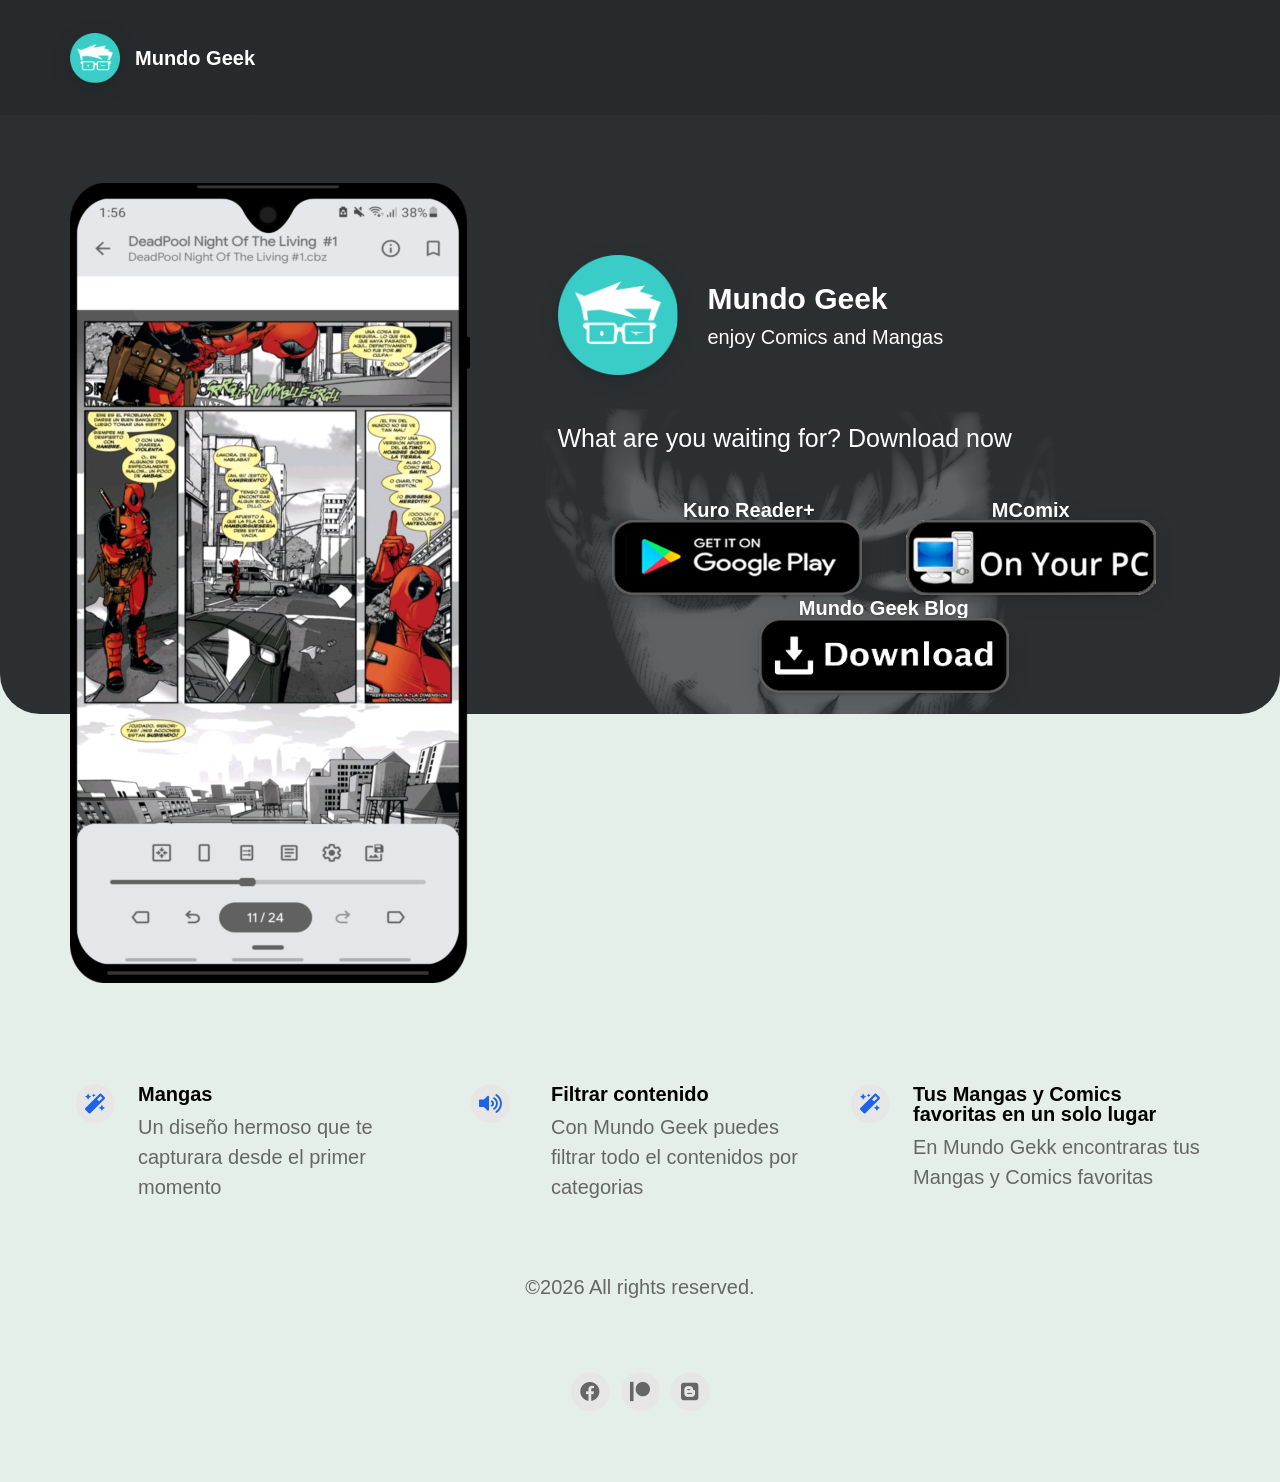
==== commit 93e126a3: "Add files via upload Fix Info" ====
--- a/index.html
+++ b/index.html
@@ -65,7 +65,7 @@
 		<img class="appIconLarge" src="content/image/06b1d00uh5wsjyfa2xgy.png" alt="Mundo Geek">
 	</div>
 	<div class="appNamePriceContainer">
-		<h1 class="appName">Mundo Geeky</h1>
+		<h1 class="appName">Mundo Geek</h1>
 		<h2 class="appPrice">enjoy Comics and Mangas</h2>
 	</div>
 
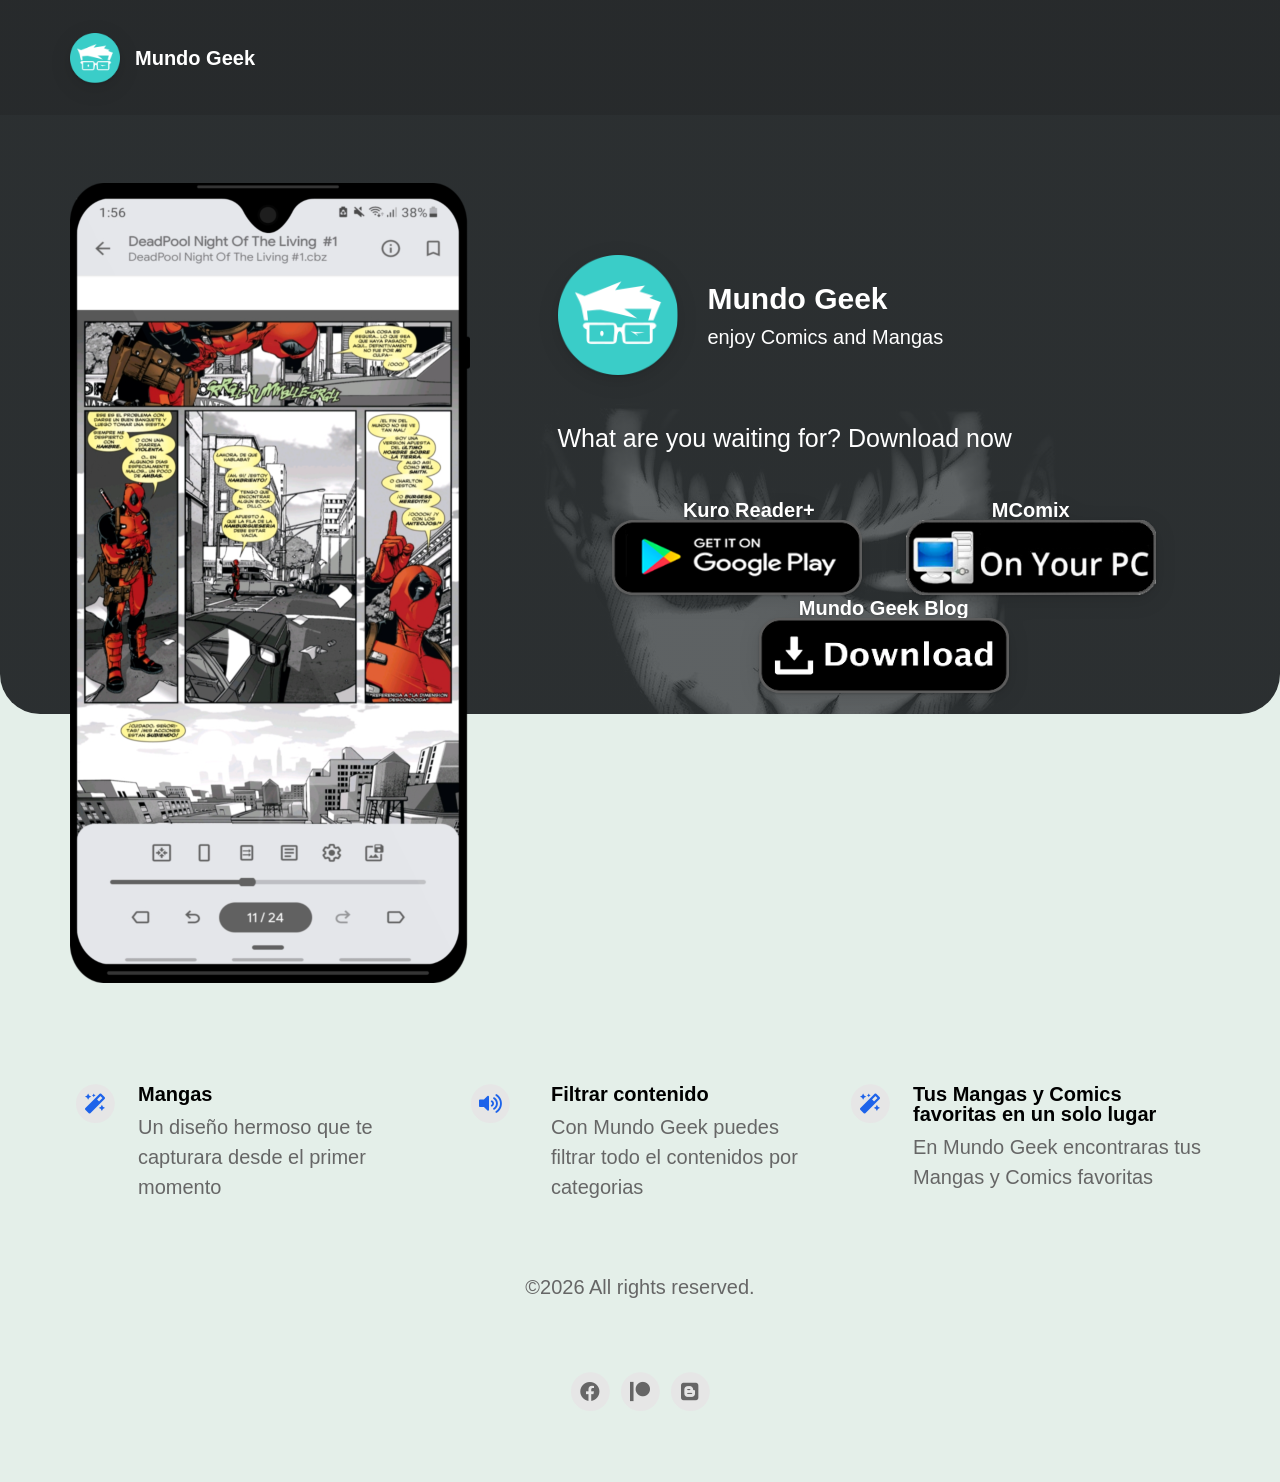
==== commit eda5cf7a: "Add files via upload" ====
--- a/index.html
+++ b/index.html
@@ -151,7 +151,7 @@
 		</div>
 		<div class="featureText">
 			<h3>Tus Mangas y Comics favoritas en un solo lugar</h3>
-			<p>En Mundo Gekk encontraras tus Mangas y Comics favoritas</p>
+			<p>En Mundo Geek encontraras tus Mangas y Comics favoritas</p>
 		</div>
 	</div>
 </div>
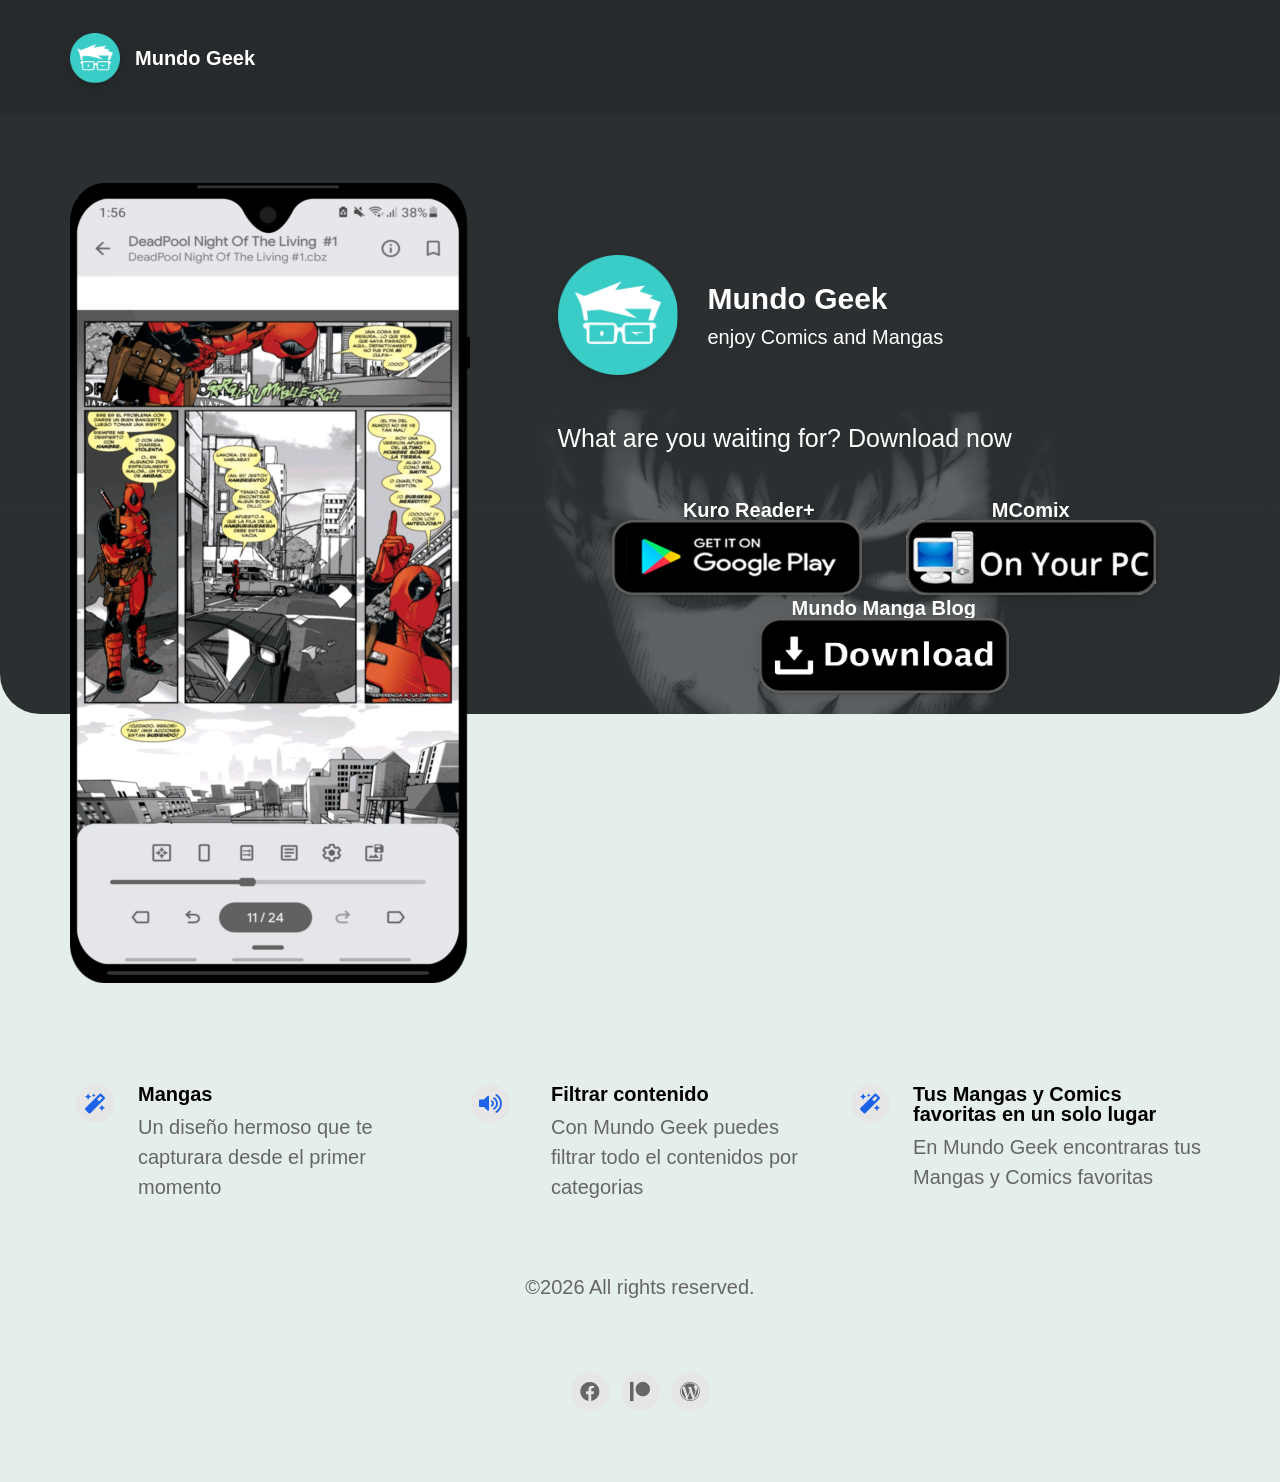
==== commit ced253b3: "cambios en  los icons" ====
--- a/index.html
+++ b/index.html
@@ -106,8 +106,8 @@
         </a>
     </div>
     <div>
-        <h2><font color="#ffffff"> Mundo Geek Blog</font></h2>
-        <a class="appStoreLink" href="https://mundoxgeek.blogspot.com/">
+        <h2><font color="#ffffff"> Mundo Manga Blog</font></h2>
+        <a class="appStoreLink" href="Manga.html">
             <img class="appStore" src="content/image/Download.png" alt="App Store">
         </a>
     </div>
@@ -172,10 +172,10 @@
 									<i class="socialIconTop fab fa-patreon fa-stack-1x"></i>
 								</span>
 							</a>
-							<a href="https://mundoxgeek.blogspot.com/">
+							<a href="https://mungoxgeek.wordpress.com/">
 								<span class="fa-stack fa-1x">
 									<i class="socialIconBack fas fa-circle fa-stack-2x"></i>
-									<i class="socialIconTop fab fa-blogger fa-stack-1x"></i>
+									<i class="socialIconTop fab fa-wordpress fa-stack-1x"></i>
 								</span>
 							</a>
 						</div>
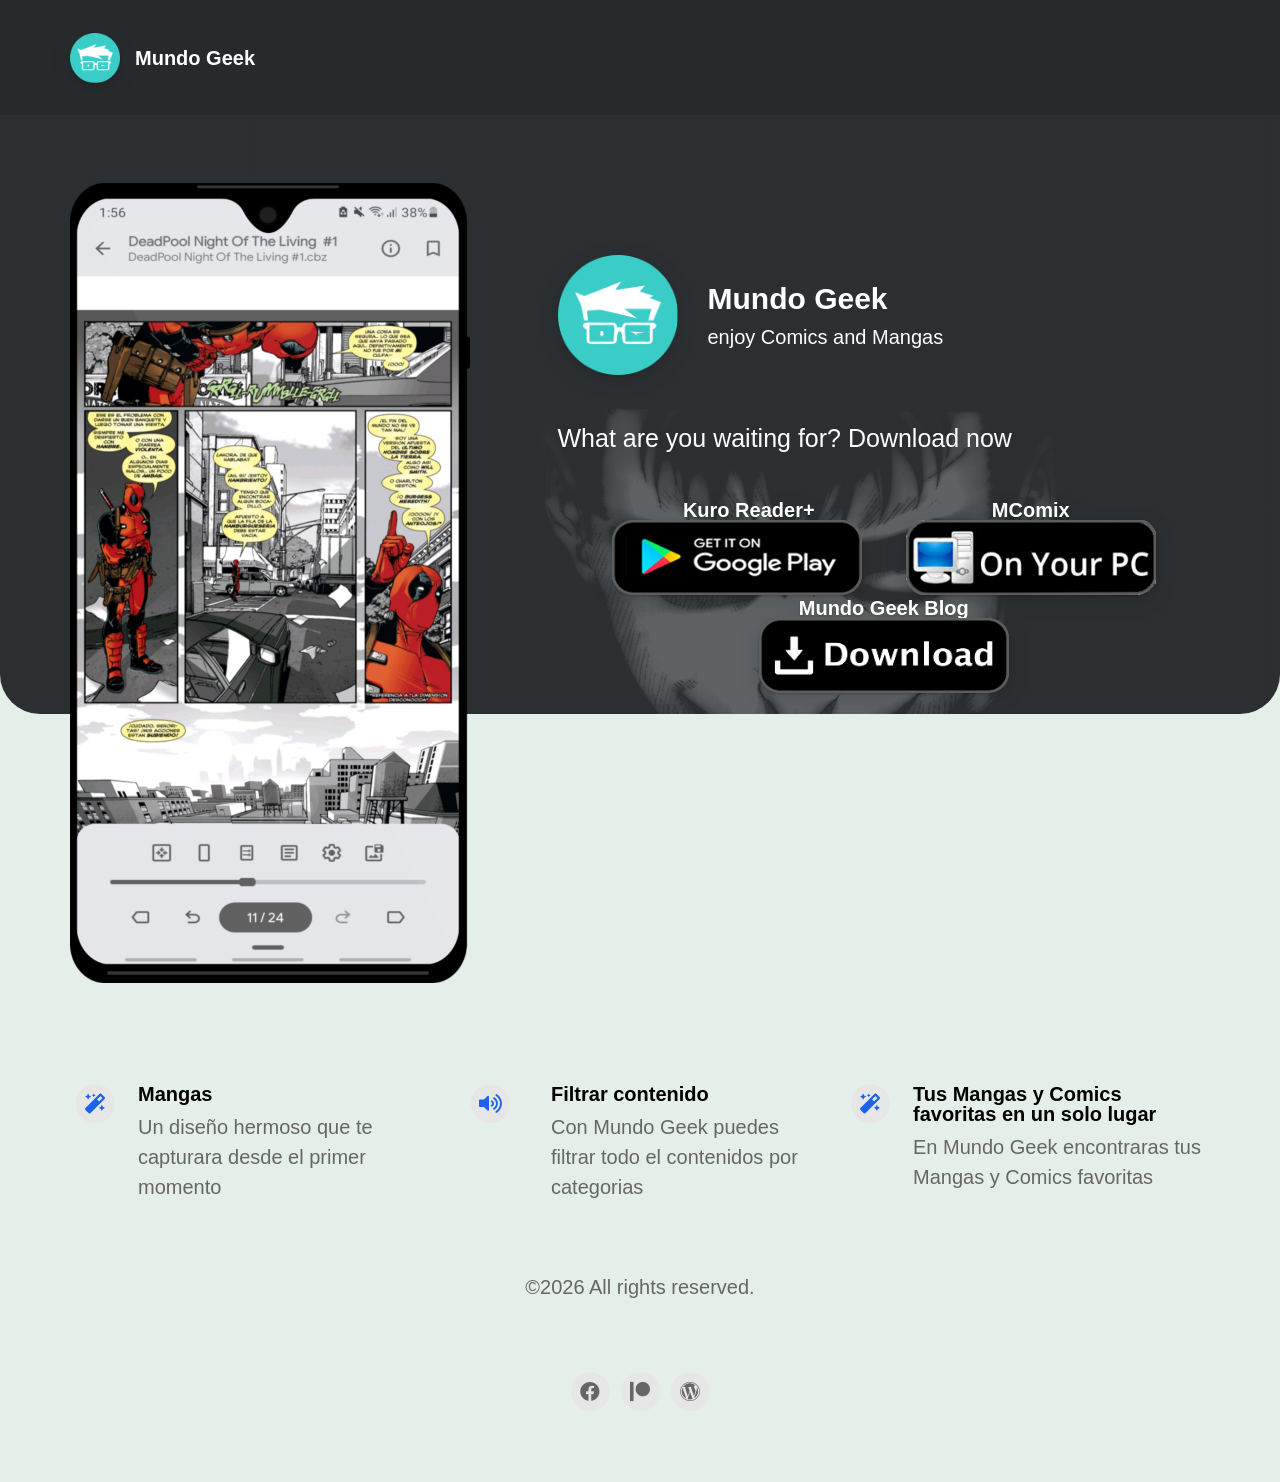
==== commit eec13d05: "cambios en  los icons" ====
--- a/index.html
+++ b/index.html
@@ -106,8 +106,8 @@
         </a>
     </div>
     <div>
-        <h2><font color="#ffffff"> Mundo Manga Blog</font></h2>
-        <a class="appStoreLink" href="Manga.html">
+        <h2><font color="#ffffff"> Mundo Geek Blog</font></h2>
+        <a class="appStoreLink" href="https://mungoxgeek.wordpress.com/">
             <img class="appStore" src="content/image/Download.png" alt="App Store">
         </a>
     </div>
